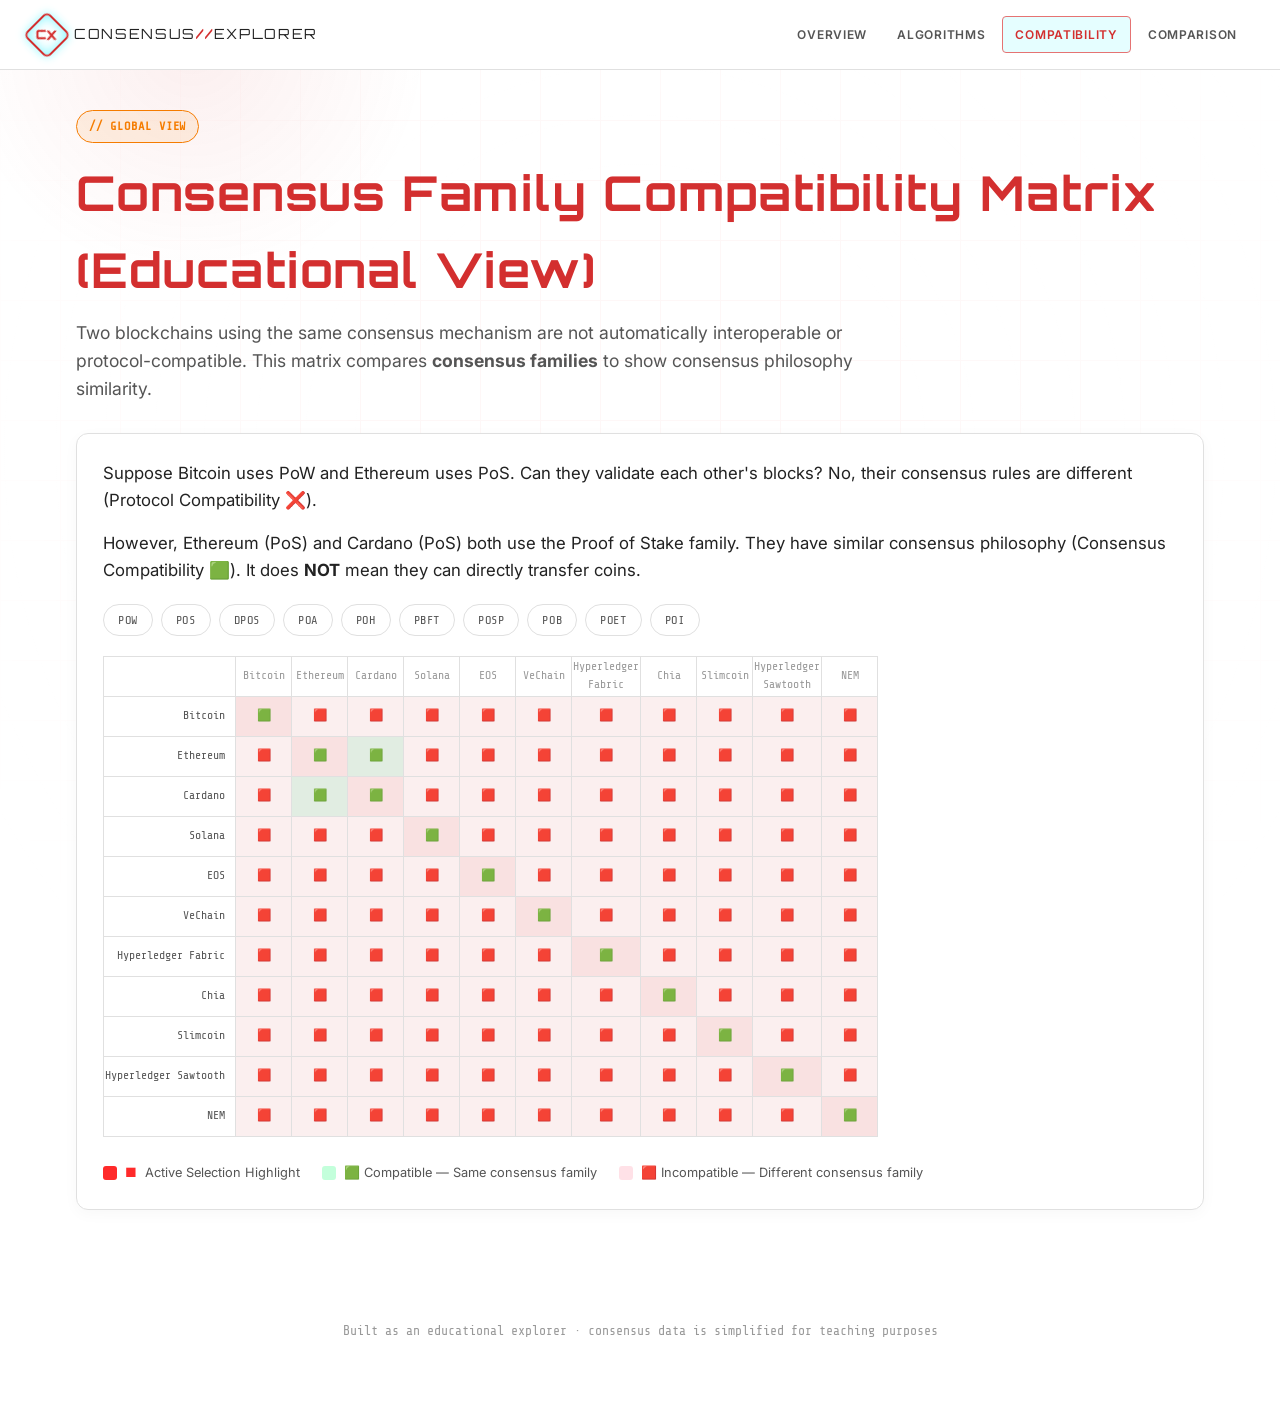
==== compatibility.html @ 6219d869 "Initial commit" ====
<!DOCTYPE html>
<html lang="en">
<head>
  <meta charset="UTF-8">
  <meta name="viewport" content="width=device-width, initial-scale=1.0">
  <title>Compatibility Matrix — Consensus Explorer</title>
  <link rel="preconnect" href="https://fonts.googleapis.com">
  <link href="https://fonts.googleapis.com/css2?family=Orbitron:wght@500;700;900&family=Inter:wght@400;500;600;700&family=Share+Tech+Mono&display=swap" rel="stylesheet">
  <link rel="stylesheet" href="style.css">
</head>
<body>
  <div class="page-container reveal in">
    <div class="page-header">
      <div class="pill mono l2" style="display:inline-block; margin-bottom: 12px; border-color: var(--amber); color: var(--amber);">// GLOBAL VIEW</div>
      <h1>Consensus Family Compatibility Matrix (Educational View)</h1>
      <p>Two blockchains using the same consensus mechanism are not automatically interoperable or protocol-compatible. This matrix compares <b>consensus families</b> to show consensus philosophy similarity.</p>
    </div>

    <div class="panel">
      <div class="text-content" style="margin-bottom: 20px;">
        <p>Suppose Bitcoin uses PoW and Ethereum uses PoS. Can they validate each other's blocks? No, their consensus rules are different (Protocol Compatibility ❌).</p>
        <p>However, Ethereum (PoS) and Cardano (PoS) both use the Proof of Stake family. They have similar consensus philosophy (Consensus Compatibility 🟩). It does <b>NOT</b> mean they can directly transfer coins.</p>
      </div>

      <div class="chip-row" id="matrixChips"></div>
      
      <div class="matrix-scroll">
        <table class="matrix" id="matrixTable"></table>
      </div>
      
      <div class="matrix-legend">
        <span><span class="swatch" style="background:var(--red)"></span> <span style="color:var(--red)">■</span> Active Selection Highlight</span>
        <span><span class="swatch" style="background:rgba(57,255,136,.3)"></span> 🟩 Compatible — Same consensus family</span>
        <span><span class="swatch" style="background:rgba(255,56,96,.15)"></span> 🟥 Incompatible — Different consensus family</span>
      </div>
    </div>
  </div>

  <footer>
    Built as an educational explorer · consensus data is simplified for teaching purposes
  </footer>

  <script src="data.js"></script>
  <script src="layout.js"></script>
  <script>
    const MATRIX_CHAINS = [
      {name:'Bitcoin', algo:'pow'},
      {name:'Ethereum', algo:'pos'},
      {name:'Cardano', algo:'pos'},
      {name:'Solana', algo:'poh'},
      {name:'EOS', algo:'dpos'},
      {name:'VeChain', algo:'poa'},
      {name:'Hyperledger Fabric', algo:'pbft'},
      {name:'Chia', algo:'pospace'},
      {name:'Slimcoin', algo:'pob'},
      {name:'Hyperledger Sawtooth', algo:'poet'},
      {name:'NEM', algo:'poi'}
    ];

    document.addEventListener('DOMContentLoaded', () => {
      const chips = document.getElementById('matrixChips');
      ALGOS.forEach(a => {
        const chip = document.createElement('button');
        chip.className = 'chip';
        chip.textContent = a.code;
        chip.dataset.algo = a.id;
        chip.addEventListener('click', () => {
          document.querySelectorAll('.chip').forEach(c => c.classList.remove('active'));
          chip.classList.add('active');
          highlightMatrix(a.id);
        });
        chips.appendChild(chip);
      });

      buildMatrix();
    });

    function buildMatrix() {
      const table = document.getElementById('matrixTable');
      let html = '<tr><th></th>';
      MATRIX_CHAINS.forEach(c => html += `<th>${c.name}</th>`);
      html += '</tr>';
      
      MATRIX_CHAINS.forEach((row, i) => {
        html += `<tr><th class="rowhead">${row.name}</th>`;
        MATRIX_CHAINS.forEach((col, j) => {
          let cls = '';
          let icon = '';
          if (i === j) {
            cls = 'self';
            icon = '🟩';
          } else if (row.algo === col.algo) {
            cls = 'compat';
            icon = '🟩';
          } else {
            cls = 'incompat';
            icon = '🟥';
          }
          html += `<td class="${cls}" data-row="${row.algo}" data-col="${col.algo}">${icon}</td>`;
        });
        html += '</tr>';
      });
      table.innerHTML = html;
    }

    function highlightMatrix(algoId) {
      document.querySelectorAll('#matrixTable td').forEach(td => {
        const involved = td.dataset.row === algoId || td.dataset.col === algoId;
        td.style.outline = involved ? '2px solid var(--red)' : 'none';
        td.classList.toggle('dimmed', !involved);
      });
      document.querySelectorAll('#matrixTable th.rowhead').forEach((th, i) => {
        const rowData = MATRIX_CHAINS[i];
        if(rowData.algo === algoId) {
          th.style.color = 'var(--red)';
        } else {
          th.style.color = 'var(--ink-dim)';
        }
      });
    }
  </script>
</body>
</html>
---- style.css ----
:root {
  --bg: #ffffff;
  --bg2: #f7f7f7;
  --panel: #ffffff;
  --panel2: #fafafa;
  --ink: #222222;
  --ink-dim: #555555;
  --ink-faint: #999999;
  --line: #e0e0e0;
  
  --cyan: #d32f2f;
  --cyan-dim: #e57373;
  --magenta: #b71c1c;
  
  --green: #10ff61;
  --amber: #f57c00;
  --red: #ff2a2a;
}
*{box-sizing:border-box;}
html{scroll-behavior:smooth;}
body{
  margin:0;
  background:var(--bg);
  color:var(--ink);
  font-family:'Inter',sans-serif;
  font-size:15px;
  line-height:1.6;
  overflow-x:hidden;
}
::selection{background:var(--magenta);color:#fff;}
h1,h2,h3,h4{font-family:'Orbitron',sans-serif;margin:0;letter-spacing:.03em;}
.mono{font-family:'Share Tech Mono',monospace;}
a{color:var(--cyan);text-decoration:none; transition: color 0.2s;}
a:hover {color: #000;}
.glow-cyan{text-shadow:0 0 6px rgba(211,47,47,.7),0 0 18px rgba(211,47,47,.35);}
.glow-magenta{text-shadow:0 0 6px rgba(183,28,28,.7),0 0 18px rgba(183,28,28,.35);}

/* ---------- ambient backgrounds ---------- */
.bg-glow{position:fixed;top:-20%;left:-10%;width:50vw;height:50vh;background:radial-gradient(circle, rgba(211,47,47,0.08) 0%, transparent 60%);z-index:-2; animation: pulseGlow 10s infinite alternate;}
@keyframes pulseGlow { 0% { transform: scale(1); opacity: 0.8; } 100% { transform: scale(1.2); opacity: 1; } }

.bg-grid{
  position:fixed;top:0;left:0;width:100vw;height:100vh;z-index:-1;opacity:0.04;
  background-image:linear-gradient(var(--cyan) 1px, transparent 1px), linear-gradient(90deg, var(--cyan) 1px, transparent 1px);
  background-size:60px 60px;
}
.bg-grid::after {
  content: ""; position: absolute; width: 100%; height: 100%; top: 0; left: 0;
  background: radial-gradient(circle at center, transparent 30%, var(--bg) 100%);
}
.scanlines{display:none;}

/* ---------- top nav ---------- */
header{
  position:sticky;top:0;z-index:100;
  background:rgba(255,255,255,0.95);backdrop-filter:blur(8px);
  border-bottom:1px solid var(--line);
  padding:16px 30px;display:flex;justify-content:space-between;align-items:center;
}
.brand{display:flex;align-items:center;gap:10px; cursor:pointer;}
.brand .mark{
  width:34px;height:34px;border:2px solid var(--cyan);border-radius:6px;
  display:flex;align-items:center;justify-content:center;color:var(--cyan);
  font-family:'Orbitron';font-weight:900;font-size:13px;
  box-shadow:0 0 12px rgba(0,240,255,.5) inset, 0 0 10px rgba(0,240,255,.4);
  transform:rotate(45deg);
}
.brand .mark span{transform:rotate(-45deg);}
.brand-text{font-family:'Orbitron';font-size:14px;letter-spacing:.12em;color:var(--ink);}
.brand-text b{color:var(--cyan);}
nav.tabs{display:flex;gap:4px;flex-wrap:wrap;}
nav.tabs a{
  font-family:'Inter';font-weight:600;font-size:12px;letter-spacing:.06em;text-transform:uppercase;
  color:var(--ink-dim);text-decoration:none;padding:8px 12px;border-radius:4px;border:1px solid transparent;
  transition:all .2s;
}
nav.tabs a:hover{color:var(--cyan);border-color:var(--line);background:rgba(0,240,255,.05);}
nav.tabs a.active {color:var(--cyan);border-color:var(--cyan-dim);background:rgba(0,240,255,.1);}

/* ---------- page containers ---------- */
.page-container {
  max-width: 1180px; margin: 0 auto; padding: 40px 26px; position: relative;
}
.multi-col {
  display: grid; grid-template-columns: 280px 1fr; gap: 30px; align-items: start;
}
@media (max-width: 900px) { .multi-col { grid-template-columns: 1fr; } }

/* ---------- sidebar navigation ---------- */
.sidebar {
  position: sticky; top: 100px;
  display: flex; flex-direction: column; gap: 8px;
  background: var(--panel); border: 1px solid var(--line); border-radius: 10px; padding: 15px;
  max-height: 80vh; overflow-y: auto;
}
.sidebar-title {
  font-family: 'Share Tech Mono'; font-size: 11px; color: var(--ink-faint); 
  letter-spacing: 0.1em; text-transform: uppercase; margin-bottom: 5px; padding-left: 5px;
}
.sidebar-link {
  display: flex; align-items: center; padding: 8px 12px; border-radius: 6px;
  color: var(--ink-dim); font-size: 0.95rem; font-weight: 500; transition: all 0.2s;
}
.sidebar-link:hover {
  background: rgba(0, 240, 255, 0.06); color: var(--ink);
}
.sidebar-link.active {
  background: rgba(0, 240, 255, 0.1); border-left: 3px solid var(--cyan); color: var(--cyan);
}
.algo-btn{
  display:flex;align-items:center;gap:12px;padding:10px 12px;border-radius:8px;
  background:transparent;border:1px solid transparent;cursor:pointer;text-align:left;color:var(--ink-dim);
  transition:all .18s; overflow: hidden;
}
.algo-btn:hover{background:rgba(211,47,47,.06);color:var(--ink);}
.algo-btn.active{
  background:rgba(211,47,47,.1);border-color:var(--cyan-dim);color:var(--ink);
  box-shadow:0 0 14px rgba(211,47,47,.15) inset;
}
.algo-badge{
  flex-shrink:0;width:44px;height:44px;border-radius:8px;border:1.5px solid var(--line);
  display:flex;align-items:center;justify-content:center;font-family:'Orbitron';font-weight:700;font-size:11px;
  color:var(--ink-faint);transition:all .18s;
}
.algo-btn.active .algo-badge, .algo-btn:hover .algo-badge{border-color:var(--cyan);color:var(--cyan);box-shadow:0 0 10px rgba(211,47,47,.25);}
.algo-btn .names{display:flex;flex-direction:column; overflow:hidden; white-space:nowrap; text-overflow:ellipsis;}
.algo-btn .names b{font-size:.92rem;color:inherit;font-weight:600; overflow:hidden; text-overflow:ellipsis;}
.algo-btn .names span{font-size:.72rem;color:var(--ink-faint);font-family:'Share Tech Mono'; overflow:hidden; text-overflow:ellipsis;}

/* ---------- content panels ---------- */
.panel{
  background:var(--panel);
  border:1px solid var(--line);border-radius:12px;padding:26px;
  margin-bottom: 20px; transition: transform 0.2s, box-shadow 0.2s;
  box-shadow: 0 4px 15px rgba(0,0,0,0.03);
}
.panel:hover { transform: translateY(-2px); box-shadow: 0 8px 25px rgba(211,47,47,0.08); border-color: rgba(211,47,47,0.15); }
.panel-title{display:flex;align-items:center;justify-content:space-between;margin-bottom:16px;flex-wrap:wrap;gap:10px;}
.panel-title h3{color:var(--cyan);font-size:1.1rem;letter-spacing:.05em;}
.pill{font-family:'Share Tech Mono';font-size:.75rem;padding:6px 12px;border-radius:20px;border:1px solid var(--line);text-transform:uppercase;letter-spacing:.08em; font-weight: bold;}
.pill.l1{background: rgba(46,125,50,0.1); border-color:var(--green);color:var(--green);}
.pill.l2{background: rgba(245,124,0,0.1); border-color:var(--amber);color:var(--amber);}

/* ---------- algo tabs (horizontal) ---------- */
.algo-tabs { display: flex; gap: 8px; flex-wrap: wrap; margin-bottom: 20px; border-bottom: 1px solid var(--line); padding-bottom: 12px; }
.algo-tabs button {
  background: transparent; border: 1px solid var(--line); color: var(--ink-dim); padding: 8px 16px; border-radius: 6px;
  font-family: 'Inter'; font-weight: 500; font-size: 0.9rem; cursor: pointer; transition: all 0.2s;
}
.algo-tabs button:hover { background: rgba(211,47,47,0.05); color: var(--ink); border-color: var(--cyan-dim); }
.algo-tabs button.active { background: var(--cyan); color: #ffffff; border-color: var(--cyan); font-weight: 600; box-shadow: 0 0 10px rgba(211,47,47,0.2); }

/* ---------- typography & lists ---------- */
.page-header { margin-bottom: 30px; }
.page-header h1 { font-size: clamp(2rem, 4vw, 3rem); color: var(--cyan); margin-bottom: 10px; }
.page-header p { font-size: 1.1rem; color: var(--ink-dim); max-width: 800px; margin: 0; }
.text-content p { margin:0 0 16px; font-size: 1.05rem; }
.text-content h4 { color: var(--ink); margin-top: 24px; margin-bottom: 10px; font-family: 'Orbitron'; font-size: 1.2rem; }
.text-content ul { padding-left: 20px; margin-bottom: 16px; }
.text-content li { margin-bottom: 8px; }
.text-content blockquote { border-left: 4px solid var(--cyan); padding-left: 16px; margin-left: 0; font-style: italic; background: rgba(0,240,255,0.05); padding: 12px; border-radius: 4px; }

/* ---------- specific visualizations ---------- */
.viz-wrap{background:var(--bg);border:1px solid var(--line);border-radius:10px;padding:10px;position:relative;}
.viz-wrap canvas{width:100%;height:300px;display:block;border-radius:6px;}
.viz-caption{margin-top:10px;font-family:'Share Tech Mono';font-size:.78rem;color:var(--ink-faint);text-align:center;}

/* flowchart steps */
.flowchart-steps{list-style:none;padding:0;margin:0;counter-reset:step;display:flex;flex-direction:column; gap: 0;}
.flowchart-steps li{
  counter-increment:step;position:relative;padding-left:55px;padding-bottom:30px;
  color:var(--ink-dim);font-size:.98rem; line-height: 1.6;
  transition: all 0.3s ease; border-radius: 10px; padding-right: 15px; margin-left: -5px;
}
.flowchart-steps li:hover {
  background: rgba(211,47,47,0.04); color: var(--ink); transform: translateX(8px);
}
.flowchart-steps li:last-child { padding-bottom: 15px; }
.flowchart-steps li::before{
  content:counter(step);position:absolute;left:10px;top:-2px;width:32px;height:32px;border-radius:50%;
  background:var(--bg2);border:2px solid var(--cyan);color:var(--cyan);
  display:flex;align-items:center;justify-content:center;font-family:'Orbitron';font-size:.9rem; font-weight: bold;
  z-index: 2; box-shadow: 0 0 10px rgba(211,47,47,0.15); transition: all 0.3s ease;
}
.flowchart-steps li:hover::before {
  background: var(--cyan); color: #fff; box-shadow: 0 0 20px rgba(211,47,47,0.4); transform: scale(1.15);
}
.flowchart-steps li:not(:last-child)::after {
  content: ""; position: absolute; left: 25px; top: 32px; bottom: -6px; width: 3px;
  background: linear-gradient(to bottom, var(--cyan) 0%, rgba(211,47,47,0.15) 100%);
  z-index: 1; transition: all 0.3s ease;
}
.flowchart-steps li:hover::after {
  background: var(--cyan); box-shadow: 0 0 10px rgba(211,47,47,0.4);
}

/* trilemma radar */
.trilemma-wrap{display:grid;grid-template-columns:220px 1fr;gap:26px;align-items:center;}
@media (max-width:640px){.trilemma-wrap{grid-template-columns:1fr;}}
.stat-rows{display:flex;flex-direction:column;gap:14px;}
.stat-row b{font-size:.85rem;color:var(--ink);font-family:'Share Tech Mono';display:flex;justify-content:space-between;}
.bar-track{height:8px;background:#131a2c;border-radius:6px;margin-top:6px;overflow:hidden;}
.bar-fill{height:100%;border-radius:6px;transition:width .5s ease;}
.stat-row.scal .bar-fill{background:linear-gradient(90deg,var(--cyan),#5eeaff);}
.stat-row.sec .bar-fill{background:linear-gradient(90deg,var(--magenta),#ff7fe0);}
.stat-row.dec .bar-fill{background:linear-gradient(90deg,var(--green),#a6ffcf);}
.metric-line{display:flex;gap:18px;margin-top:16px;flex-wrap:wrap;}
.metric-line div{font-family:'Share Tech Mono';font-size:.78rem;color:var(--ink-faint);}
.metric-line b{color:var(--ink);display:block;font-size:1rem;}
#trilemmaNote{color:var(--ink-faint);font-size:.78rem;margin-top:14px;font-family:'Share Tech Mono';}

/* chains / mapping */
.chain-grid{display:grid;grid-template-columns:repeat(auto-fill,minmax(240px,1fr));gap:14px;}
.chain-card{background:var(--panel2);border:1px solid var(--line);border-radius:8px;padding:16px;transition: transform 0.2s;}
.chain-card:hover { transform: translateY(-3px); box-shadow: 0 4px 12px rgba(211,47,47,0.1); border-color: var(--cyan-dim); }
.chain-card b{color:var(--cyan);font-size:1.1rem;display:block;}
.chain-card p{color:var(--ink-dim);font-size:.9rem;margin-top:8px;}
.chain-card .lang{display:inline-block;margin-top:12px;font-family:'Share Tech Mono';font-size:.75rem;color:var(--amber);border:1px solid rgba(255,183,0,.3);padding:4px 10px;border-radius:12px;}

/* layer classification tables */
.data-table {
  width: 100%; border-collapse: collapse; margin-top: 20px; font-family: 'Share Tech Mono'; font-size: 0.95rem;
  box-shadow: 0 4px 15px rgba(0,0,0,0.02); overflow: hidden; border-radius: 8px;
}
.data-table th, .data-table td {
  border: 1px solid var(--line); padding: 14px 16px; text-align: left; transition: all 0.2s ease;
}
.data-table th {
  background: rgba(211,47,47,0.04); color: var(--red); font-family: 'Orbitron'; letter-spacing: 0.05em; font-size: 0.95rem; border-color: var(--cyan-dim); font-weight: 700;
}
.data-table tr:hover td { background: rgba(211,47,47,0.03); color: var(--ink); border-color: var(--cyan-dim); transform: scale(1.005); box-shadow: inset 0 0 10px rgba(211,47,47,0.05); }

/* matrix */
.matrix-scroll{overflow-x:auto; margin-top: 20px; padding-bottom: 10px;}
table.matrix{border-collapse:collapse;font-family:'Share Tech Mono';font-size:.72rem;min-width:760px;}
table.matrix th, table.matrix td{border:1px solid var(--line);text-align:center;width:56px;height:40px;}
table.matrix th{color:var(--ink-faint);font-weight:400;background:var(--panel);}
table.matrix th.rowhead{text-align:right;padding-right:10px;color:var(--ink-dim);white-space:nowrap;background:var(--panel);}
table.matrix td{cursor:default;transition:all .15s;}
td.compat{background:rgba(46,125,50,.14);color:var(--green);}
td.incompat{background:rgba(198,40,40,.07);color:var(--ink-faint);}
td.self{background:rgba(211,47,47,.14);color:var(--cyan);}
td.dimmed { opacity: 0.2; }
.matrix-legend{display:flex;gap:22px;margin-top:16px;flex-wrap:wrap;font-size:.8rem;color:var(--ink-dim);}
.matrix-legend span{display:inline-flex;align-items:center;gap:8px;}
.swatch{width:14px;height:14px;border-radius:3px;display:inline-block;}

/* filter chips for matrix */
.chip-row{display:flex;flex-wrap:wrap;gap:8px;margin-bottom:18px;}
.chip{font-family:'Share Tech Mono';font-size:.75rem;padding:8px 14px;border:1px solid var(--line);border-radius:20px;color:var(--ink-dim);cursor:pointer;transition:all .15s;background:transparent;text-transform: uppercase; letter-spacing: 0.05em;}
.chip:hover{border-color:var(--cyan-dim);color:var(--cyan);}
.chip.active{background:var(--cyan);color:#04121a;border-color:var(--cyan);font-weight:700;}

/* stats grid */
.stats-grid { display: grid; grid-template-columns: repeat(auto-fit, minmax(200px, 1fr)); gap: 20px; margin-bottom: 15px; }
.stat-card { 
  background: var(--panel2); border: 1px solid var(--line); border-radius: 12px; padding: 20px; text-align: center; 
  transition: all 0.4s cubic-bezier(0.25, 0.8, 0.25, 1);
  position: relative; overflow: hidden;
  box-shadow: 0 4px 10px rgba(0,0,0,0.03);
}
.stat-card:hover { 
  transform: translateY(-8px); 
  border-color: var(--cyan); 
  box-shadow: 0 15px 30px rgba(211,47,47,0.15); 
}
.stat-card::before {
  content: ""; position: absolute; top: 0; left: -100%; width: 50%; height: 100%;
  background: linear-gradient(90deg, transparent, rgba(211,47,47,0.05), transparent);
  transform: skewX(-20deg); transition: 0.6s ease;
}
.stat-card:hover::before { left: 150%; }
.stat-card .label { 
  font-family: 'Orbitron'; font-size: 0.95rem; color: var(--red);
  text-transform: uppercase; margin-bottom: 12px; display: block; font-weight: 700;
  letter-spacing: 1px; transition: color 0.3s, text-shadow 0.3s;
}
.stat-card:hover .label { color: var(--cyan); text-shadow: 0 0 10px rgba(211,47,47,0.3); }
.stat-card .val { font-family: 'Orbitron'; font-size: 1.3rem; color: var(--cyan); }

footer{text-align:center;padding:50px 26px 80px;color:var(--ink-faint);font-size:.82rem;font-family:'Share Tech Mono';}
footer a{color:var(--ink-dim);}

.reveal{opacity:0;transform:translateY(18px);transition:opacity .6s ease, transform .6s ease;}
.reveal.in{opacity:1;transform:translateY(0);}

@media (prefers-reduced-motion: reduce){
  .bg-grid,.eyebrow::before, .floating-blocks .float-block, .bg-glow {animation:none !important;}
  .reveal{transition:none;opacity:1;transform:none;}
}

/* Floating Blockchain background elements */
.floating-blocks { position: fixed; top: 0; left: 0; width: 100%; height: 100%; z-index: -1; pointer-events: none; overflow: hidden; }
.float-block { position: absolute; border: 2px solid rgba(211,47,47,0.15); border-radius: 8px; background: rgba(211,47,47,0.02); animation: floatUp linear infinite; box-shadow: 0 0 15px rgba(211,47,47,0.05); }
.float-block::after { content: ""; position: absolute; width: 2px; height: 100px; background: linear-gradient(to bottom, rgba(211,47,47,0.15), transparent); left: 50%; top: 100%; transform: translateX(-50%); }
@keyframes floatUp { 0% { transform: translateY(110vh) rotate(0deg); opacity: 0; } 10% { opacity: 1; } 90% { opacity: 1; } 100% { transform: translateY(-10vh) rotate(360deg); opacity: 0; } }

/* ECDSA Flowchart */
.ecdsa-flow { display: flex; flex-direction: column; align-items: center; margin-top: 20px; padding: 30px; background: rgba(0,0,0,0.01); border-radius: 16px; border: 1px dashed var(--cyan-dim); box-shadow: inset 0 0 20px rgba(0,0,0,0.02); }
.flow-node { background: var(--panel); border: 2px solid var(--line); padding: 12px 24px; border-radius: 8px; font-family: 'Orbitron'; font-size: 0.95rem; color: var(--ink-dim); text-align: center; width: 100%; max-width: 320px; transition: all 0.4s cubic-bezier(0.175, 0.885, 0.32, 1.275); box-shadow: 0 4px 10px rgba(0,0,0,0.03); letter-spacing: 0.5px; }
.flow-node:hover { transform: scale(1.08) translateY(-2px); border-color: var(--cyan); color: var(--cyan); box-shadow: 0 8px 25px rgba(211,47,47,0.2); z-index: 2; position: relative; }
.flow-node.highlight { background: rgba(211,47,47,0.05); border-color: var(--cyan-dim); color: var(--red); font-weight: 700; }
.flow-node.highlight:hover { background: var(--cyan); color: #fff; text-shadow: 0 0 8px rgba(255,255,255,0.5); border-color: var(--cyan); }
.flow-node.finish { background: rgba(46,125,50,0.1); border-color: var(--green); color: var(--green); font-weight: 700; }
.flow-node.finish:hover { background: var(--green); color: #fff; box-shadow: 0 8px 25px rgba(46,125,50,0.3); border-color: var(--green); }
.flow-arrow { margin: 10px 0; color: var(--cyan-dim); font-size: 1.2rem; animation: pulseArrow 2s infinite; font-family: sans-serif; }
@keyframes pulseArrow { 0% { opacity: 0.4; transform: translateY(0); } 50% { opacity: 1; transform: translateY(5px); color: var(--cyan); text-shadow: 0 0 10px var(--cyan); } 100% { opacity: 0.4; transform: translateY(0); } }

/* Basic Terms Cards */
.term-card { background: var(--panel2); border: 1px solid var(--line); border-radius: 12px; padding: 24px; margin-bottom: 20px; transition: all 0.4s ease; position: relative; overflow: hidden; box-shadow: 0 4px 12px rgba(0,0,0,0.02); }
.term-card:hover { transform: translateY(-5px); border-color: var(--cyan-dim); box-shadow: 0 10px 30px rgba(211,47,47,0.1); }
.term-card::after { content: ""; position: absolute; top: 0; right: 0; width: 4px; height: 100%; background: var(--cyan); transform: scaleY(0); transition: 0.4s ease; transform-origin: bottom; }
.term-card:hover::after { transform: scaleY(1); }
.term-card h5 { font-family: 'Orbitron'; font-size: 1.1rem; color: var(--red); margin-top: 0; margin-bottom: 12px; display: flex; align-items: center; gap: 8px; }
.term-card h5::before { content: "►"; font-size: 0.8rem; color: var(--cyan); }
.term-card p { margin-bottom: 12px; }

/* Algo List Grid */
.algo-list-grid { display: grid; grid-template-columns: repeat(auto-fit, minmax(280px, 1fr)); gap: 16px; margin-top: 20px; }
.algo-list-card { background: var(--panel); border: 1px solid var(--line); border-radius: 10px; padding: 20px; display: flex; flex-direction: column; gap: 10px; transition: all 0.3s ease; position: relative; overflow: hidden; }
.algo-list-card:hover { border-color: var(--cyan); transform: translateY(-5px); box-shadow: 0 10px 25px rgba(211,47,47,0.15); background: rgba(211,47,47,0.02); }
.algo-list-card .number { position: absolute; top: 10px; right: 15px; font-family: 'Share Tech Mono'; font-size: 2.5rem; color: rgba(211,47,47,0.08); font-weight: 900; transition: 0.3s; z-index: 0;}
.algo-list-card:hover .number { color: rgba(211,47,47,0.15); transform: scale(1.1); }
.algo-list-card .title { font-family: 'Orbitron'; font-size: 1.05rem; color: var(--ink); display: flex; align-items: center; gap: 8px; z-index: 1; flex-wrap: wrap;}
.algo-list-card .short-name { font-family: 'Share Tech Mono'; background: var(--cyan); color: #fff; padding: 2px 8px; border-radius: 4px; font-size: 0.8rem; }
.algo-list-card ul { padding-left: 18px; margin: 0; z-index: 1; font-size: 0.9rem; color: var(--ink-dim); }
.algo-list-card li { margin-bottom: 6px; }
.algo-list-card .example { margin-top: auto; font-family: 'Share Tech Mono'; font-size: 0.85rem; color: var(--green); background: rgba(46,125,50,0.1); padding: 6px 10px; border-radius: 6px; display: inline-block; width: fit-content; z-index: 1;}
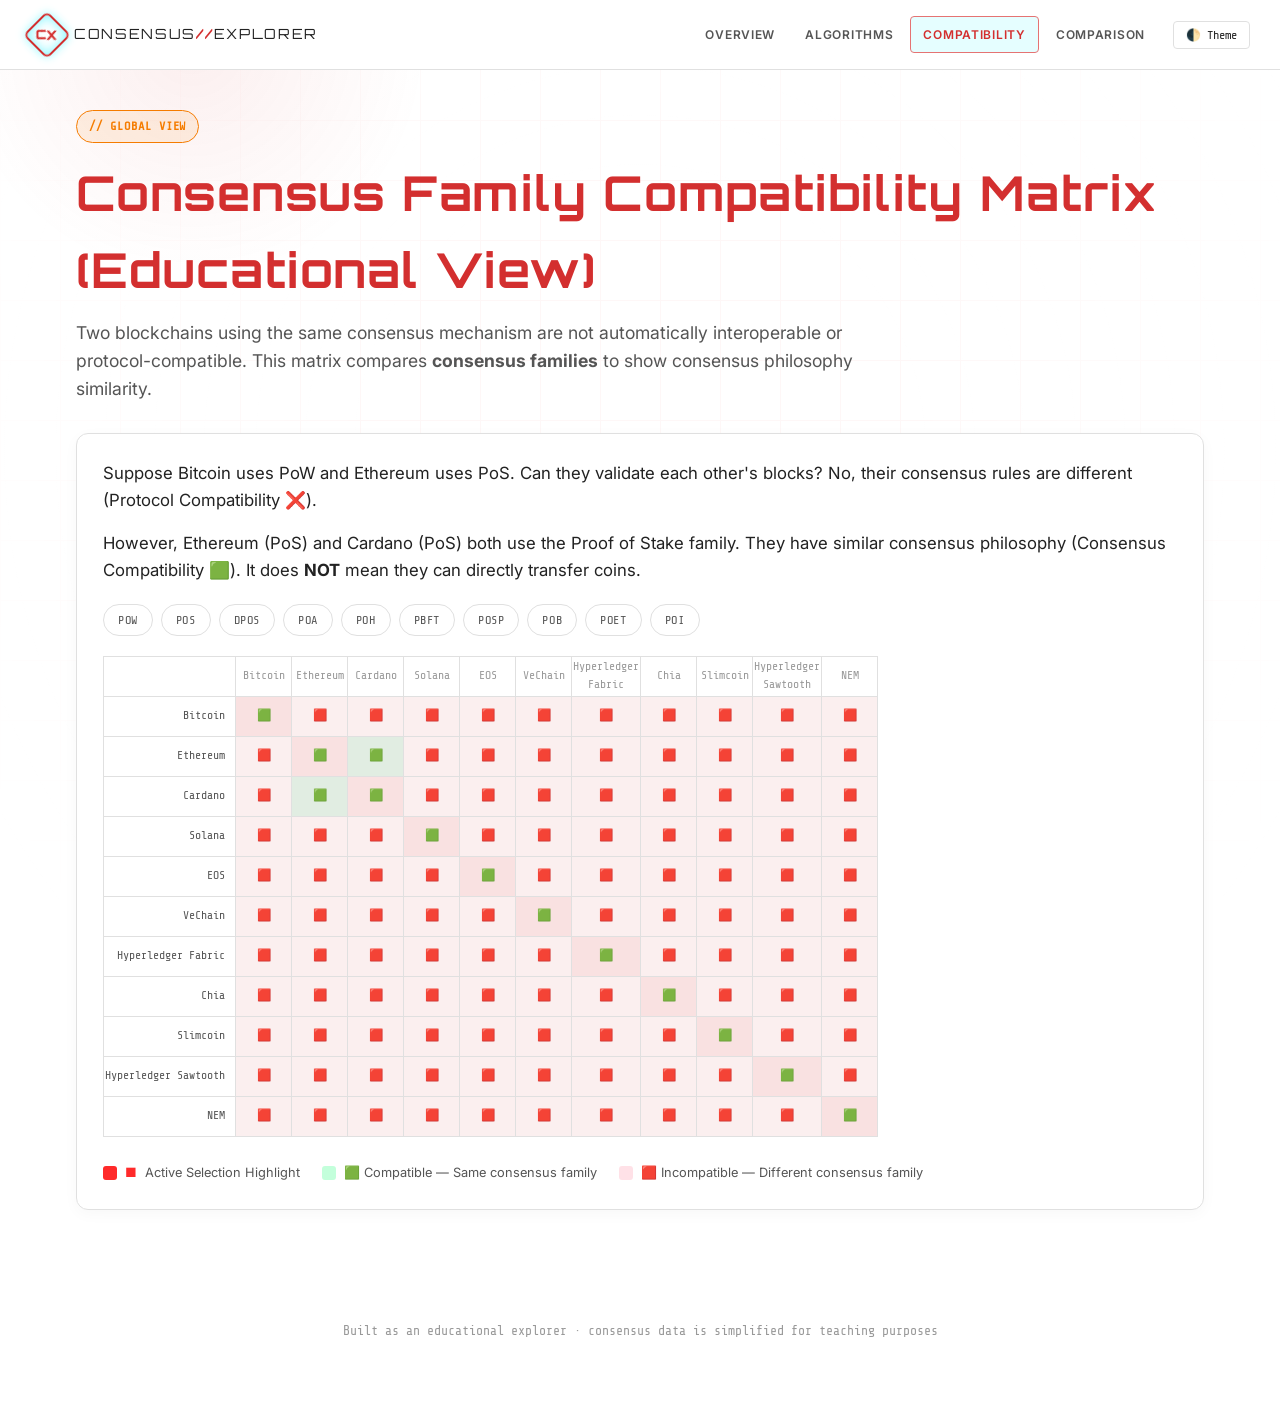
==== commit bd1998f0: "Updated the theme and compatibility matrix" ====
--- a/compatibility.html
+++ b/compatibility.html
@@ -83,18 +83,33 @@
       
       MATRIX_CHAINS.forEach((row, i) => {
         html += `<tr><th class="rowhead">${row.name}</th>`;
+        const algoObj = ALGOS.find(a => a.id === row.algo);
+
         MATRIX_CHAINS.forEach((col, j) => {
           let cls = '';
           let icon = '';
+          
           if (i === j) {
             cls = 'self';
             icon = '🟩';
-          } else if (row.algo === col.algo) {
-            cls = 'compat';
-            icon = '🟩';
           } else {
-            cls = 'incompat';
-            icon = '🟥';
+            // Check explicit compatibility data from data.js
+            let isCompat = false;
+            if (algoObj && algoObj.compatibility) {
+              const match = algoObj.compatibility.find(c => c.name.includes(col.name) || col.name.includes(c.name));
+              if (match && match.compatible) isCompat = true;
+            } else {
+              // Fallback to family check
+              if (row.algo === col.algo) isCompat = true;
+            }
+
+            if (isCompat) {
+              cls = 'compat';
+              icon = '🟩';
+            } else {
+              cls = 'incompat';
+              icon = '🟥';
+            }
           }
           html += `<td class="${cls}" data-row="${row.algo}" data-col="${col.algo}">${icon}</td>`;
         });
--- a/style.css
+++ b/style.css
@@ -7,6 +7,7 @@
   --ink-dim: #555555;
   --ink-faint: #999999;
   --line: #e0e0e0;
+  --header-bg: rgba(255, 255, 255, 0.95);
   
   --cyan: #d32f2f;
   --cyan-dim: #e57373;
@@ -15,6 +16,21 @@
   --green: #10ff61;
   --amber: #f57c00;
   --red: #ff2a2a;
+}
+body.dark-theme {
+  --bg: #121212;
+  --bg2: #1e1e1e;
+  --panel: #1a1a1a;
+  --panel2: #222222;
+  --ink: #ffffff;
+  --ink-dim: #cccccc;
+  --ink-faint: #888888;
+  --line: #333333;
+  --header-bg: rgba(18, 18, 18, 0.95);
+  
+  --cyan: #ff4d4d;
+  --cyan-dim: #ff7979;
+  --magenta: #ff6b81;
 }
 *{box-sizing:border-box;}
 html{scroll-behavior:smooth;}
@@ -53,7 +69,7 @@
 /* ---------- top nav ---------- */
 header{
   position:sticky;top:0;z-index:100;
-  background:rgba(255,255,255,0.95);backdrop-filter:blur(8px);
+  background:var(--header-bg);backdrop-filter:blur(8px);
   border-bottom:1px solid var(--line);
   padding:16px 30px;display:flex;justify-content:space-between;align-items:center;
 }
